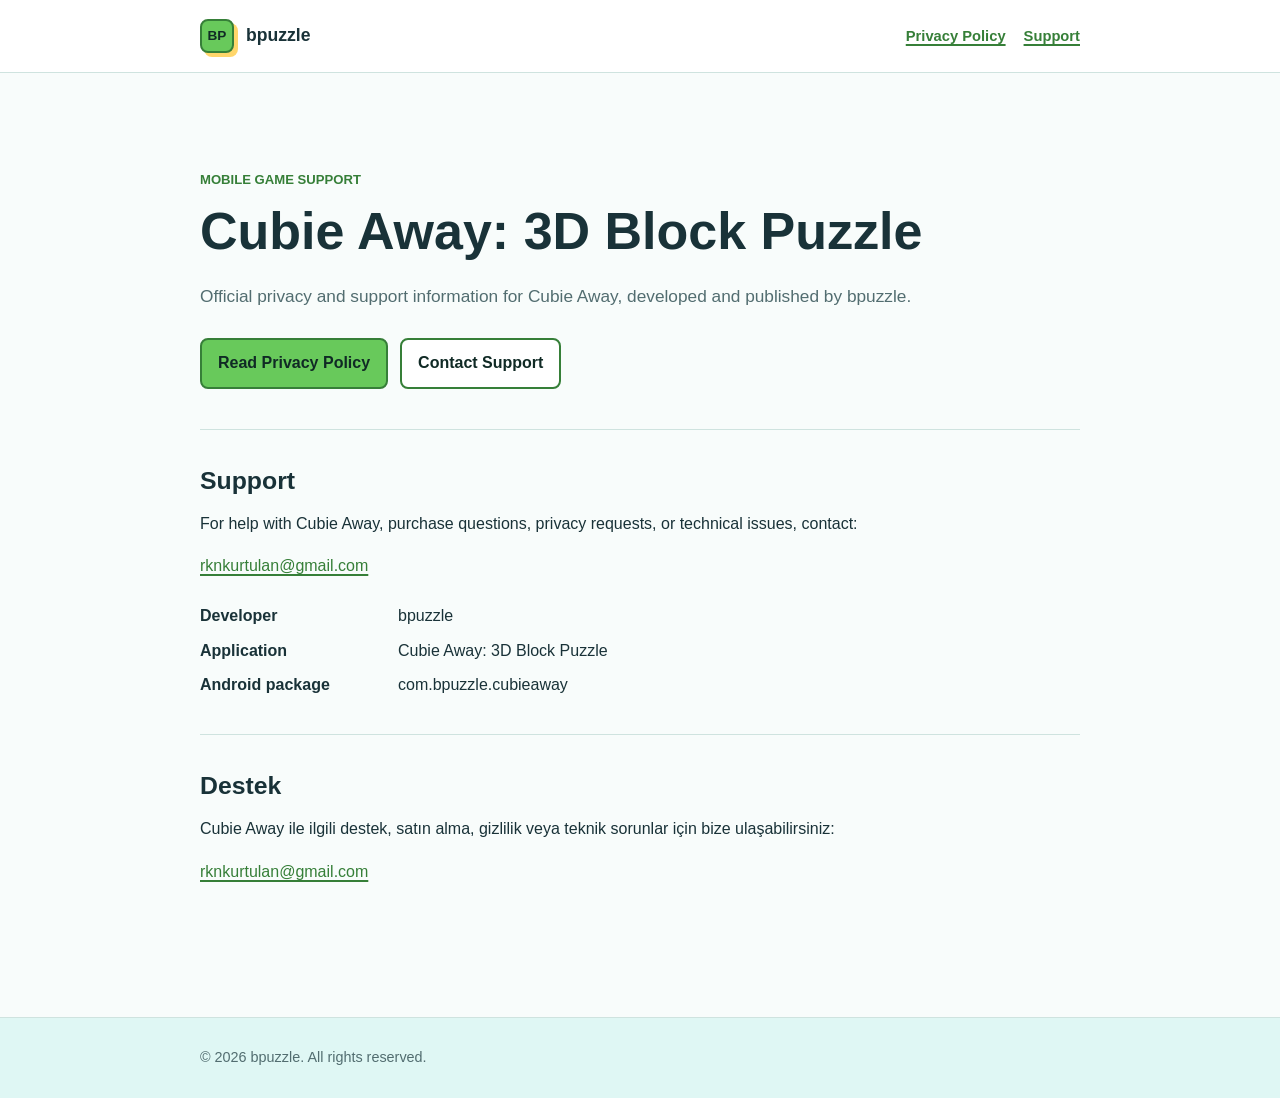
==== index.html @ 4612b2da "Add files via upload" ====
<!doctype html>
<html lang="en">
<head>
    <meta charset="utf-8">
    <meta name="viewport" content="width=device-width, initial-scale=1">
    <meta name="description" content="Official support and privacy information for Cubie Away: 3D Block Puzzle by bpuzzle.">
    <title>bpuzzle | Cubie Away</title>
    <link rel="stylesheet" href="styles.css">
</head>
<body>
    <header class="site-header">
        <div class="site-header__inner">
            <a class="brand" href="index.html" aria-label="bpuzzle home">
                <span class="brand-mark" aria-hidden="true">BP</span>
                <span>bpuzzle</span>
            </a>
            <nav class="site-nav" aria-label="Primary navigation">
                <a href="privacy-policy.html">Privacy Policy</a>
                <a href="mailto:rknkurtulan@gmail.com">Support</a>
            </nav>
        </div>
    </header>

    <main class="content">
        <section class="intro">
            <p class="eyebrow">Mobile game support</p>
            <h1>Cubie Away: 3D Block Puzzle</h1>
            <p class="lead">Official privacy and support information for Cubie Away, developed and published by bpuzzle.</p>
            <div class="actions">
                <a class="button-link" href="privacy-policy.html">Read Privacy Policy</a>
                <a class="button-link button-link--secondary" href="mailto:rknkurtulan@gmail.com">Contact Support</a>
            </div>
        </section>

        <section class="support-section" aria-labelledby="support-heading">
            <h2 id="support-heading">Support</h2>
            <p>For help with Cubie Away, purchase questions, privacy requests, or technical issues, contact:</p>
            <p><a href="mailto:rknkurtulan@gmail.com">rknkurtulan@gmail.com</a></p>
            <dl class="metadata">
                <dt>Developer</dt>
                <dd>bpuzzle</dd>
                <dt>Application</dt>
                <dd>Cubie Away: 3D Block Puzzle</dd>
                <dt>Android package</dt>
                <dd>com.bpuzzle.cubieaway</dd>
            </dl>
        </section>

        <section class="support-section" lang="tr" aria-labelledby="destek-heading">
            <h2 id="destek-heading">Destek</h2>
            <p>Cubie Away ile ilgili destek, satın alma, gizlilik veya teknik sorunlar için bize ulaşabilirsiniz:</p>
            <p><a href="mailto:rknkurtulan@gmail.com">rknkurtulan@gmail.com</a></p>
        </section>
    </main>

    <footer class="site-footer">
        <div class="site-footer__inner">
            <p>&copy; 2026 bpuzzle. All rights reserved.</p>
        </div>
    </footer>
</body>
</html>
---- styles.css ----
:root {
    color-scheme: light;
    --ink: #193238;
    --muted: #526d70;
    --paper: #f8fcfb;
    --surface: #ffffff;
    --aqua: #dff7f4;
    --green: #68c95b;
    --green-dark: #367f38;
    --yellow: #ffd66b;
    --line: #cfe3df;
    --focus: #0969da;
}

* {
    box-sizing: border-box;
}

html {
    background: var(--paper);
    scroll-behavior: smooth;
}

body {
    margin: 0;
    color: var(--ink);
    background: var(--paper);
    font-family: Inter, ui-rounded, "Trebuchet MS", Arial, sans-serif;
    font-size: 16px;
    line-height: 1.65;
}

a {
    color: var(--green-dark);
    text-decoration-thickness: 2px;
    text-underline-offset: 3px;
}

a:hover {
    color: #225c28;
}

a:focus-visible {
    outline: 3px solid var(--focus);
    outline-offset: 3px;
}

.site-header {
    border-bottom: 1px solid var(--line);
    background: var(--surface);
}

.site-header__inner,
.content,
.site-footer__inner {
    width: min(100% - 40px, 880px);
    margin: 0 auto;
}

.site-header__inner {
    min-height: 72px;
    display: flex;
    align-items: center;
    justify-content: space-between;
    gap: 24px;
}

.brand {
    display: inline-flex;
    align-items: center;
    gap: 12px;
    color: var(--ink);
    font-size: 1.1rem;
    font-weight: 800;
    text-decoration: none;
}

.brand-mark {
    width: 34px;
    aspect-ratio: 1;
    display: grid;
    place-items: center;
    border: 2px solid var(--green-dark);
    border-radius: 8px;
    background: var(--green);
    box-shadow: 4px 4px 0 var(--yellow);
    color: #102a25;
    font-size: 0.85rem;
    font-weight: 900;
}

.site-nav {
    display: flex;
    align-items: center;
    gap: 18px;
}

.site-nav a {
    font-size: 0.92rem;
    font-weight: 700;
}

.content {
    padding: 64px 0 80px;
}

.intro {
    padding: 32px 0 40px;
    border-bottom: 1px solid var(--line);
}

.eyebrow {
    margin: 0 0 8px;
    color: var(--green-dark);
    font-size: 0.82rem;
    font-weight: 800;
    text-transform: uppercase;
}

h1,
h2,
h3 {
    margin-top: 0;
    line-height: 1.25;
}

h1 {
    max-width: 760px;
    margin-bottom: 18px;
    font-size: clamp(2rem, 5vw, 3.25rem);
}

h2 {
    margin-bottom: 14px;
    font-size: 1.55rem;
}

h3 {
    margin-bottom: 10px;
    font-size: 1.08rem;
}

p,
ul {
    margin-top: 0;
}

.lead {
    max-width: 720px;
    margin-bottom: 0;
    color: var(--muted);
    font-size: 1.08rem;
}

.actions {
    display: flex;
    flex-wrap: wrap;
    gap: 12px;
    margin-top: 28px;
}

.button-link {
    min-height: 44px;
    display: inline-flex;
    align-items: center;
    justify-content: center;
    padding: 10px 16px;
    border: 2px solid var(--green-dark);
    border-radius: 8px;
    background: var(--green);
    color: #102a25;
    font-weight: 800;
    text-decoration: none;
}

.button-link--secondary {
    background: var(--surface);
}

.language-links {
    display: flex;
    flex-wrap: wrap;
    gap: 10px;
    margin: 24px 0 0;
}

.language-links a {
    padding: 7px 12px;
    border: 1px solid var(--line);
    border-radius: 8px;
    background: var(--surface);
    font-weight: 700;
    text-decoration: none;
}

.policy-section,
.support-section {
    padding: 36px 0;
    border-bottom: 1px solid var(--line);
}

.policy-section:last-child,
.support-section:last-child {
    border-bottom: 0;
}

.notice {
    padding: 18px 20px;
    border-left: 5px solid var(--yellow);
    border-radius: 0 8px 8px 0;
    background: #fff9e7;
}

.notice p:last-child {
    margin-bottom: 0;
}

.metadata {
    display: grid;
    grid-template-columns: minmax(130px, 180px) 1fr;
    gap: 8px 18px;
    margin: 24px 0 0;
}

.metadata dt {
    font-weight: 800;
}

.metadata dd {
    margin: 0;
    overflow-wrap: anywhere;
}

.site-footer {
    border-top: 1px solid var(--line);
    background: var(--aqua);
}

.site-footer__inner {
    padding: 28px 0;
    color: var(--muted);
    font-size: 0.9rem;
}

.site-footer p {
    margin: 0;
}

@media (max-width: 620px) {
    .site-header__inner {
        min-height: auto;
        align-items: flex-start;
        flex-direction: column;
        padding: 18px 0;
    }

    .site-nav {
        width: 100%;
        justify-content: space-between;
    }

    .content {
        padding-top: 32px;
    }

    .metadata {
        grid-template-columns: 1fr;
    }

    .metadata dd {
        margin-bottom: 10px;
    }
}
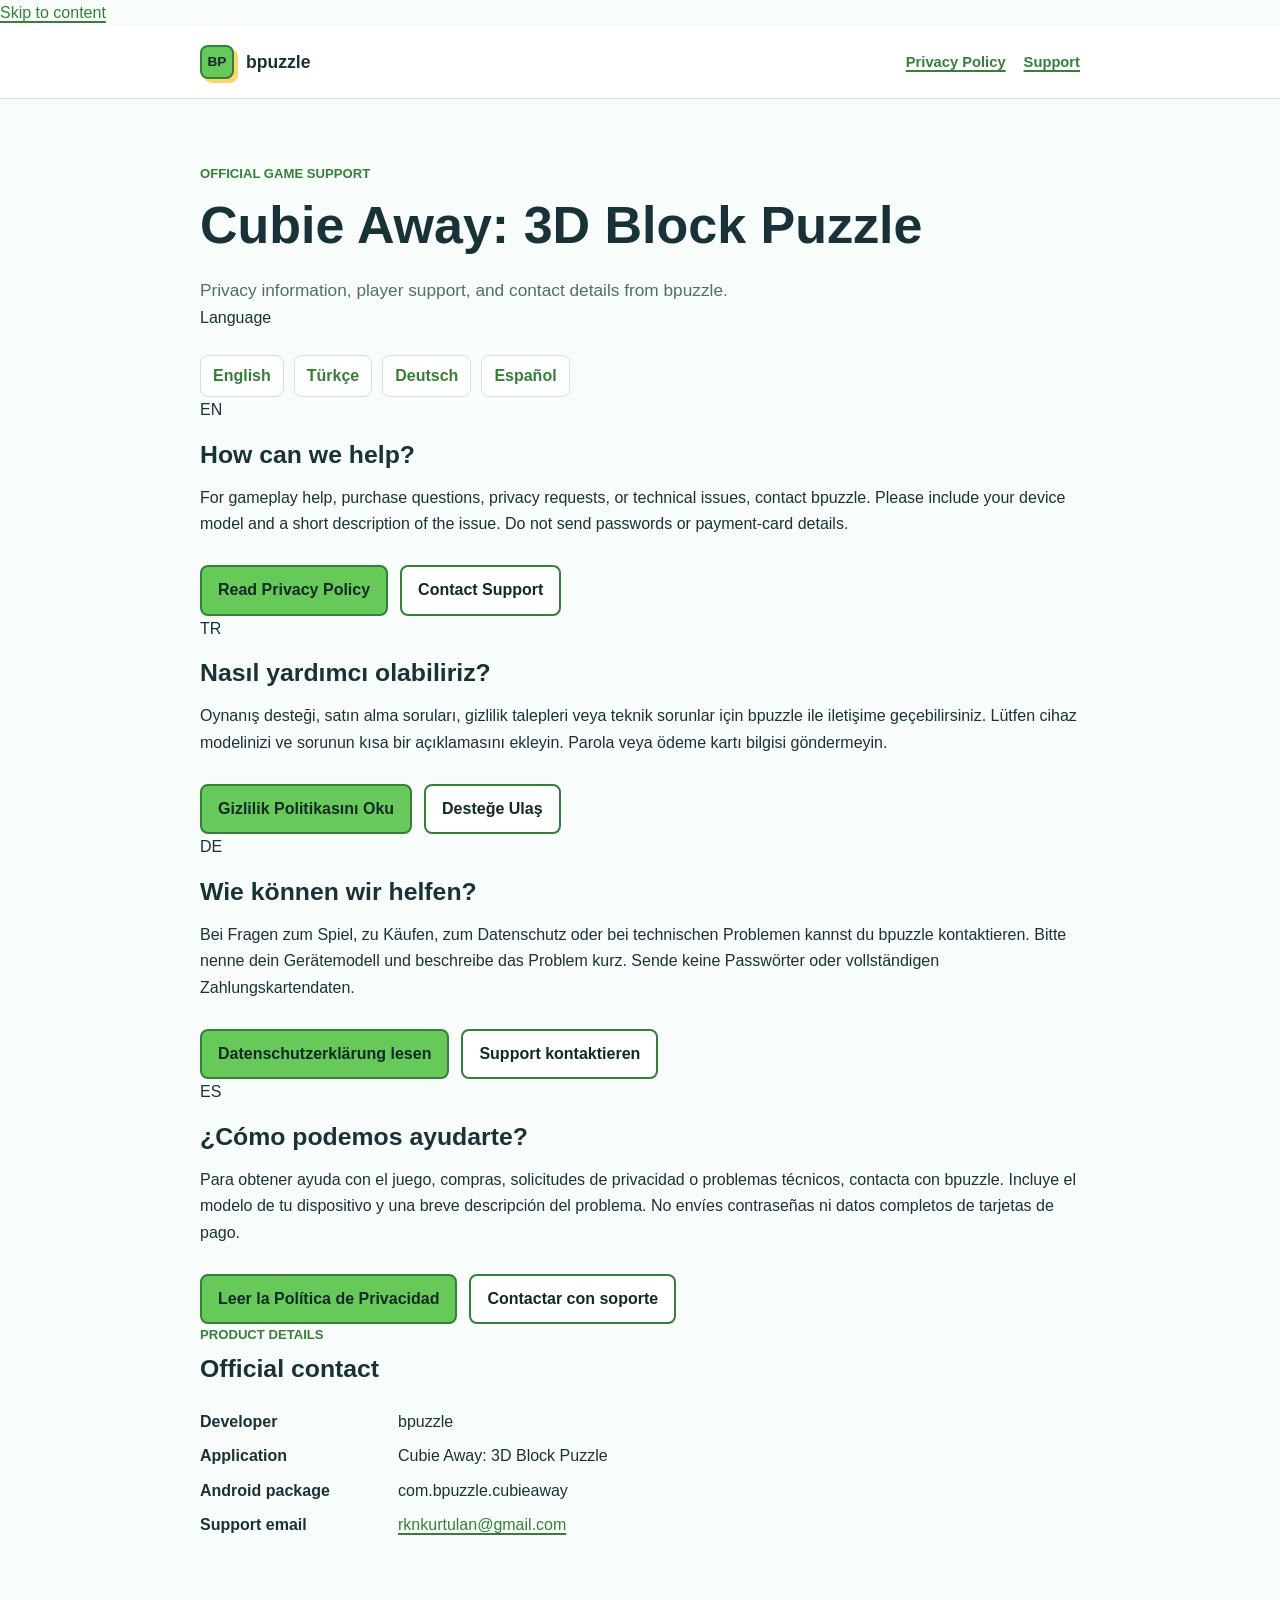
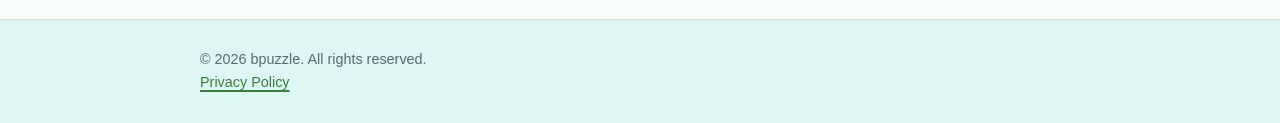
==== commit 06749366: "Update index.html" ====
--- a/index.html
+++ b/index.html
@@ -2,12 +2,15 @@
 <html lang="en">
 <head>
     <meta charset="utf-8">
-    <meta name="viewport" content="width=device-width, initial-scale=1">
+    <meta name="viewport" content="width=device-width, initial-scale=1, viewport-fit=cover">
+    <meta name="theme-color" content="#e8fbfa">
     <meta name="description" content="Official support and privacy information for Cubie Away: 3D Block Puzzle by bpuzzle.">
-    <title>bpuzzle | Cubie Away</title>
+    <title>bpuzzle | Cubie Away Support</title>
     <link rel="stylesheet" href="styles.css">
 </head>
 <body>
+    <a class="skip-link" href="#main-content">Skip to content</a>
+
     <header class="site-header">
         <div class="site-header__inner">
             <a class="brand" href="index.html" aria-label="bpuzzle home">
@@ -21,21 +24,78 @@
         </div>
     </header>
 
-    <main class="content">
-        <section class="intro">
-            <p class="eyebrow">Mobile game support</p>
-            <h1>Cubie Away: 3D Block Puzzle</h1>
-            <p class="lead">Official privacy and support information for Cubie Away, developed and published by bpuzzle.</p>
-            <div class="actions">
-                <a class="button-link" href="privacy-policy.html">Read Privacy Policy</a>
-                <a class="button-link button-link--secondary" href="mailto:rknkurtulan@gmail.com">Contact Support</a>
-            </div>
+    <main id="main-content" class="content">
+        <section class="hero" aria-labelledby="game-title">
+            <p class="eyebrow">Official game support</p>
+            <h1 id="game-title">Cubie Away: 3D Block Puzzle</h1>
+            <p class="lead">Privacy information, player support, and contact details from bpuzzle.</p>
+
+            <nav class="language-picker" aria-label="Choose language">
+                <span class="language-picker__label">Language</span>
+                <div class="language-links">
+                    <a href="#english" hreflang="en">English</a>
+                    <a href="#turkce" hreflang="tr" lang="tr">Türkçe</a>
+                    <a href="#deutsch" hreflang="de" lang="de">Deutsch</a>
+                    <a href="#espanol" hreflang="es" lang="es">Español</a>
+                </div>
+            </nav>
         </section>
 
-        <section class="support-section" aria-labelledby="support-heading">
-            <h2 id="support-heading">Support</h2>
-            <p>For help with Cubie Away, purchase questions, privacy requests, or technical issues, contact:</p>
-            <p><a href="mailto:rknkurtulan@gmail.com">rknkurtulan@gmail.com</a></p>
+        <div class="language-stack" aria-label="Support information by language">
+            <section id="english" class="language-section" lang="en" aria-labelledby="english-heading">
+                <p class="language-code" aria-hidden="true">EN</p>
+                <div>
+                    <h2 id="english-heading">How can we help?</h2>
+                    <p>For gameplay help, purchase questions, privacy requests, or technical issues, contact bpuzzle. Please include your device model and a short description of the issue. Do not send passwords or payment-card details.</p>
+                    <div class="actions">
+                        <a class="button-link" href="privacy-policy.html#english">Read Privacy Policy</a>
+                        <a class="button-link button-link--secondary" href="mailto:rknkurtulan@gmail.com?subject=Cubie%20Away%20Support">Contact Support</a>
+                    </div>
+                </div>
+            </section>
+
+            <section id="turkce" class="language-section" lang="tr" aria-labelledby="turkce-heading">
+                <p class="language-code" aria-hidden="true">TR</p>
+                <div>
+                    <h2 id="turkce-heading">Nasıl yardımcı olabiliriz?</h2>
+                    <p>Oynanış desteği, satın alma soruları, gizlilik talepleri veya teknik sorunlar için bpuzzle ile iletişime geçebilirsiniz. Lütfen cihaz modelinizi ve sorunun kısa bir açıklamasını ekleyin. Parola veya ödeme kartı bilgisi göndermeyin.</p>
+                    <div class="actions">
+                        <a class="button-link" href="privacy-policy.html#turkce">Gizlilik Politikasını Oku</a>
+                        <a class="button-link button-link--secondary" href="mailto:rknkurtulan@gmail.com?subject=Cubie%20Away%20Destek">Desteğe Ulaş</a>
+                    </div>
+                </div>
+            </section>
+
+            <section id="deutsch" class="language-section" lang="de" aria-labelledby="deutsch-heading">
+                <p class="language-code" aria-hidden="true">DE</p>
+                <div>
+                    <h2 id="deutsch-heading">Wie können wir helfen?</h2>
+                    <p>Bei Fragen zum Spiel, zu Käufen, zum Datenschutz oder bei technischen Problemen kannst du bpuzzle kontaktieren. Bitte nenne dein Gerätemodell und beschreibe das Problem kurz. Sende keine Passwörter oder vollständigen Zahlungskartendaten.</p>
+                    <div class="actions">
+                        <a class="button-link" href="privacy-policy.html#deutsch">Datenschutzerklärung lesen</a>
+                        <a class="button-link button-link--secondary" href="mailto:rknkurtulan@gmail.com?subject=Cubie%20Away%20Support">Support kontaktieren</a>
+                    </div>
+                </div>
+            </section>
+
+            <section id="espanol" class="language-section" lang="es" aria-labelledby="espanol-heading">
+                <p class="language-code" aria-hidden="true">ES</p>
+                <div>
+                    <h2 id="espanol-heading">¿Cómo podemos ayudarte?</h2>
+                    <p>Para obtener ayuda con el juego, compras, solicitudes de privacidad o problemas técnicos, contacta con bpuzzle. Incluye el modelo de tu dispositivo y una breve descripción del problema. No envíes contraseñas ni datos completos de tarjetas de pago.</p>
+                    <div class="actions">
+                        <a class="button-link" href="privacy-policy.html#espanol">Leer la Política de Privacidad</a>
+                        <a class="button-link button-link--secondary" href="mailto:rknkurtulan@gmail.com?subject=Soporte%20de%20Cubie%20Away">Contactar con soporte</a>
+                    </div>
+                </div>
+            </section>
+        </div>
+
+        <section class="product-details" aria-labelledby="details-heading">
+            <div>
+                <p class="eyebrow">Product details</p>
+                <h2 id="details-heading">Official contact</h2>
+            </div>
             <dl class="metadata">
                 <dt>Developer</dt>
                 <dd>bpuzzle</dd>
@@ -43,19 +103,16 @@
                 <dd>Cubie Away: 3D Block Puzzle</dd>
                 <dt>Android package</dt>
                 <dd>com.bpuzzle.cubieaway</dd>
+                <dt>Support email</dt>
+                <dd><a href="mailto:rknkurtulan@gmail.com">rknkurtulan@gmail.com</a></dd>
             </dl>
-        </section>
-
-        <section class="support-section" lang="tr" aria-labelledby="destek-heading">
-            <h2 id="destek-heading">Destek</h2>
-            <p>Cubie Away ile ilgili destek, satın alma, gizlilik veya teknik sorunlar için bize ulaşabilirsiniz:</p>
-            <p><a href="mailto:rknkurtulan@gmail.com">rknkurtulan@gmail.com</a></p>
         </section>
     </main>
 
     <footer class="site-footer">
         <div class="site-footer__inner">
             <p>&copy; 2026 bpuzzle. All rights reserved.</p>
+            <a href="privacy-policy.html">Privacy Policy</a>
         </div>
     </footer>
 </body>
